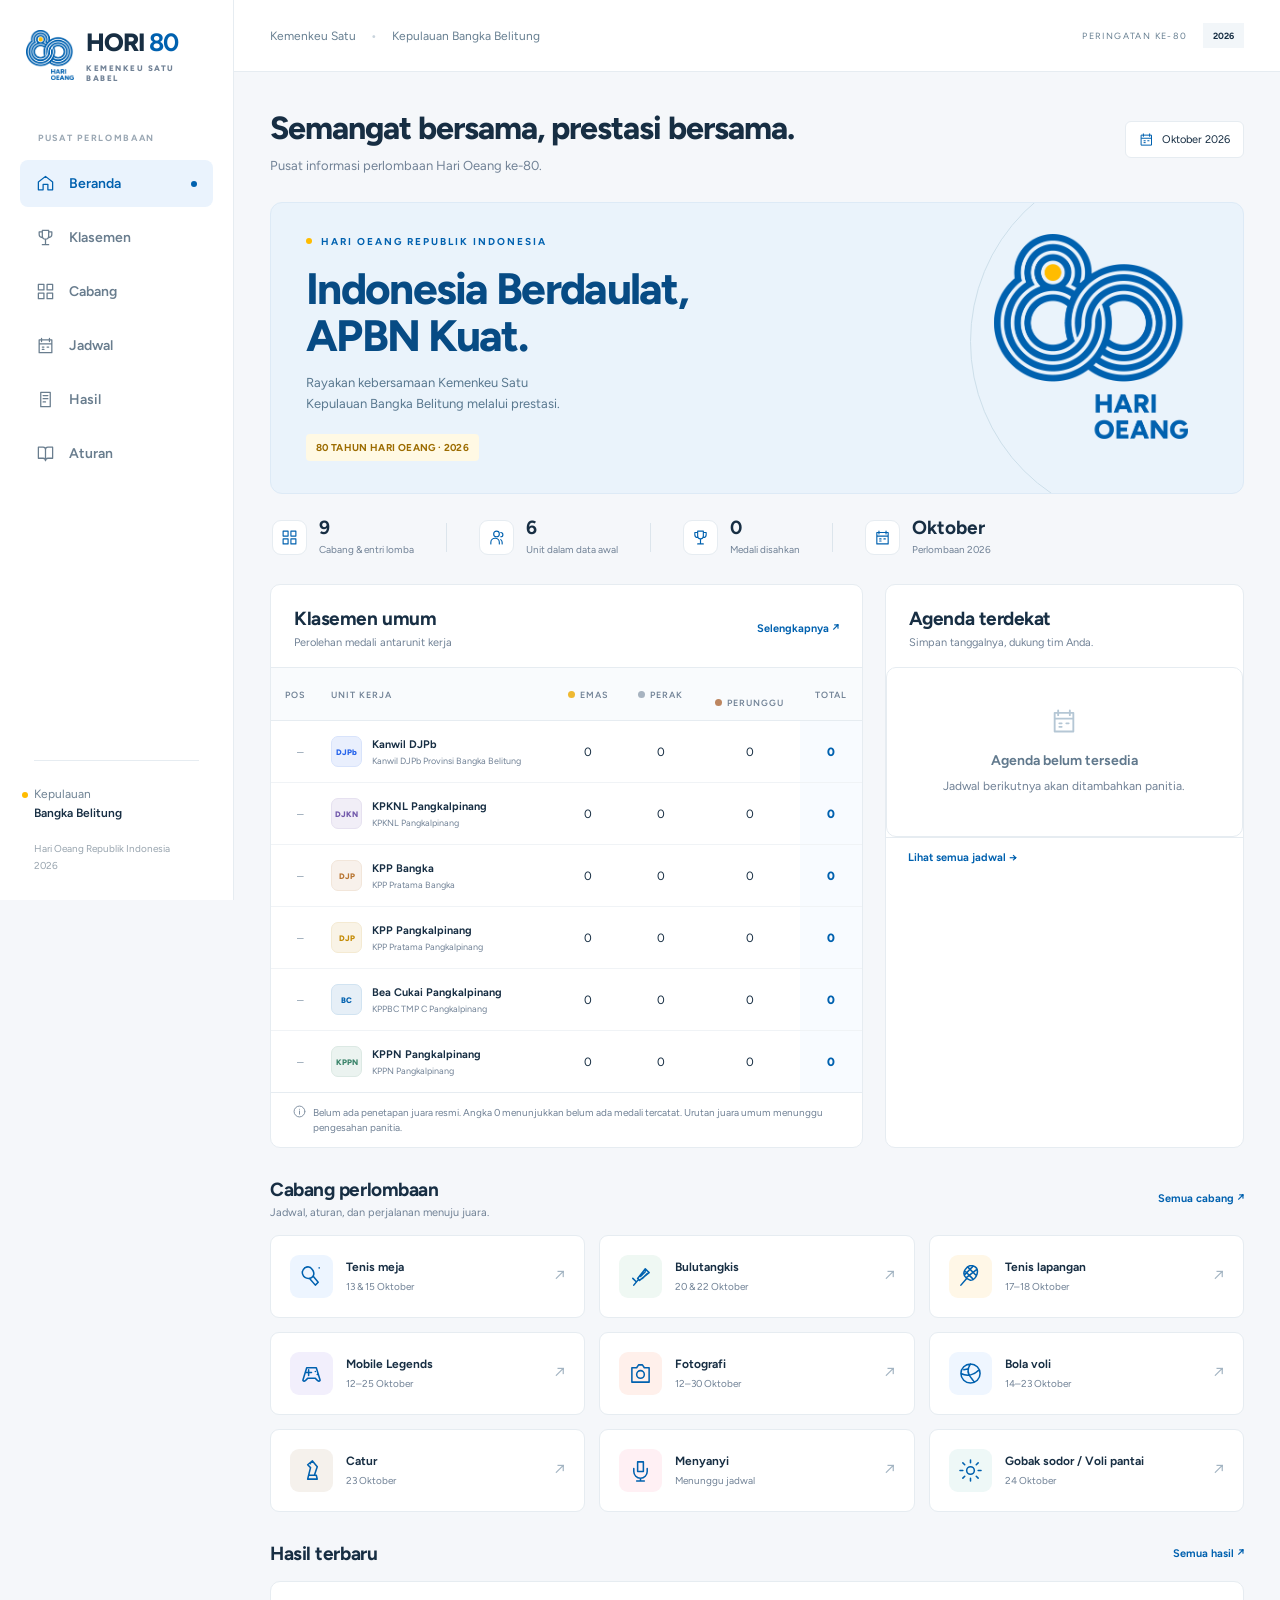
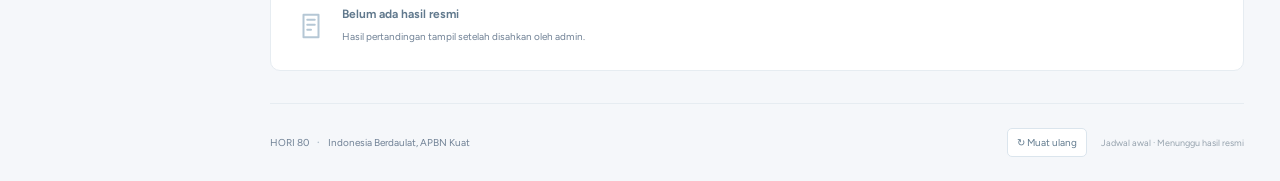
==== frontend/index.html @ e7385515 "Publish HORI 80 website and Google backend with Netlify config" ====
<!doctype html>
<html lang="id">
<head>
  <meta charset="UTF-8"><meta name="viewport" content="width=device-width, initial-scale=1">
  <meta name="theme-color" content="#0061AF">
  <meta name="description" content="Jadwal, klasemen, bagan turnamen, dan hasil resmi HORI 80 Kemenkeu Satu Kepulauan Bangka Belitung 2026. Indonesia Berdaulat, APBN Kuat.">
  <title>HORI 80 · Kemenkeu Satu Babel</title>
  <link rel="icon" href="assets/hori-logo-source.png"><link rel="stylesheet" href="styles.css">
  <script defer src="seed.js"></script><script defer src="engine.js"></script><script defer src="config.js"></script><script defer src="app.js"></script>
</head>
<body>
  <a class="skip" href="#main">Langsung ke konten</a>
  <aside class="sidebar">
    <a class="brand" href="#beranda"><img src="assets/hori-logo-source.png" alt="Logo resmi Hari Oeang ke-80"><span>HORI <b>80</b><small>KEMENKEU SATU BABEL</small></span></a>
    <div class="nav-label">PUSAT PERLOMBAAN</div>
    <nav aria-label="Navigasi utama" id="nav"></nav>
    <div class="sidebar-bottom"><span class="region-dot"></span>Kepulauan<br><b>Bangka Belitung</b><small>Hari Oeang Republik Indonesia<br>2026</small></div>
  </aside>
  <div class="shell">
    <header class="topbar"><span class="top-title">Kemenkeu Satu <b>•</b> Kepulauan Bangka Belitung</span><span class="top-year">PERINGATAN KE-80 <b>2026</b></span></header>
    <main id="main" tabindex="-1"><div id="app" aria-live="polite"></div></main>
    <footer><span>HORI 80 <b>·</b> Indonesia Berdaulat, APBN Kuat</span><button id="refresh" class="refresh">↻ Muat ulang</button><small id="sync"></small></footer>
  </div>
  <dialog id="match-dialog"><div id="match-content"></div><button id="close-dialog" class="button">Tutup</button></dialog>
  <div id="toast" role="status"></div>
</body>
</html>
---- frontend/styles.css ----
@font-face{font-family:Figtree;src:url('assets/Figtree.ttf') format('truetype');font-weight:300 900;font-display:swap}
:root{--blue:#0061af;--yellow:#ffbc00;--ink:#172e43;--muted:#718296;--line:#e6ecf1;--bg:#f5f7fa;--nav:234px}*{box-sizing:border-box}body{margin:0;color:var(--ink);font-family:Figtree,Arial,sans-serif;background:var(--bg);font-size:14px}button,input,select{font:inherit}button,a,select{touch-action:manipulation}button{cursor:pointer}a{color:inherit;text-decoration:none}button:focus-visible,a:focus-visible,input:focus-visible,select:focus-visible{outline:3px solid var(--yellow);outline-offset:4px}.skip{position:fixed;left:0;top:-100px;z-index:20;background:white;padding:14px}.skip:focus{top:0}.sidebar{position:fixed;inset:0 auto 0 0;width:var(--nav);background:#fff;z-index:3;border-right:1px solid var(--line);padding:26px 20px;display:flex;flex-direction:column}.brand{display:flex;gap:12px;align-items:center;margin:0 6px 48px}.brand img{width:48px;height:58px;object-fit:contain}.brand>span{font-size:25px;font-weight:800;letter-spacing:-1px}.brand b{color:var(--blue)}.brand small{font-size:8px;letter-spacing:1.5px;display:block;margin-top:6px;color:var(--muted)}.nav-label{font-size:9px;letter-spacing:1.7px;color:#9aa7b3;font-weight:700;margin:0 18px 17px}nav{display:grid;gap:7px}.nav-link{padding:14px 16px;border-radius:8px;color:#697d8e;display:flex;gap:14px;align-items:center;font-size:14px;font-weight:600}.nav-link svg{width:19px;height:19px}.nav-link:hover{background:#f2f6fa}.nav-link.active{background:#eaf3fd;color:var(--blue)}.nav-link.active:after{content:'';margin-left:auto;width:6px;height:6px;border-radius:50%;background:var(--blue)}.sidebar-bottom{margin:auto 14px 0;color:#6e8293;font-size:12px;line-height:1.6;border-top:1px solid var(--line);padding-top:24px;position:relative}.sidebar-bottom b{color:var(--ink);font-weight:600}.sidebar-bottom small{display:block;font-size:10px;line-height:1.7;margin-top:17px;color:#99a5af}.region-dot{width:6px;height:6px;background:var(--yellow);border-radius:50%;position:absolute;top:31px;left:-12px}.shell{margin-left:var(--nav)}.topbar{height:72px;display:flex;justify-content:space-between;align-items:center;border-bottom:1px solid var(--line);padding:0 36px;background:white;font-size:12px;color:#677f91}.top-title b{color:#c8d3dc;margin:0 12px}.top-year{font-size:9px;letter-spacing:1.4px}.top-year b{background:#f2f6f9;padding:7px 10px;color:var(--ink);letter-spacing:0;margin-left:12px}main{max-width:1500px;margin:auto;padding:30px 36px 32px;outline:none}.eyebrow{font-size:10px;font-weight:700;letter-spacing:2px;text-transform:uppercase;color:var(--blue);display:flex;align-items:center;gap:9px}.eyebrow:before{content:'';width:6px;height:6px;border-radius:50%;background:var(--yellow)}h1,h2,h3,p{margin:0}h1{font-size:32px;font-weight:750;letter-spacing:-1px;line-height:1.15}h2{font-size:19px;letter-spacing:-.45px;font-weight:700}h3{font-size:15px;font-weight:650}.page-heading{display:flex;align-items:center;justify-content:space-between;margin-bottom:25px;gap:20px}.page-heading h1{margin:8px 0 9px}.subtitle{color:var(--muted);font-size:13px;line-height:1.6}.date-chip{font-size:11px;background:white;border:1px solid var(--line);padding:10px 13px;border-radius:6px;white-space:nowrap;display:flex;gap:8px;align-items:center}.date-chip svg{width:15px;height:15px;color:var(--blue)}.hero{position:relative;background:#eaf3fb;min-height:267px;border-radius:12px;overflow:hidden;display:flex;align-items:center;padding:32px 35px;margin-bottom:24px;border:1px solid #ddeaf6}.hero-copy{position:relative;z-index:1;width:65%}.hero h1{font-size:44px;line-height:1.07;color:#074b84;letter-spacing:-1.7px;margin:17px 0 14px;max-width:520px}.hero h1 span{display:block}.hero .subtitle{max-width:390px;color:#59788f}.hero-logo{position:absolute;right:55px;top:31px;width:194px;height:205px;object-fit:contain}.hero:after{content:'';position:absolute;right:-94px;top:-45px;width:365px;height:365px;border:1px solid #cddfea;border-radius:50%;pointer-events:none}.hero-tag{display:inline-flex;gap:8px;align-items:center;background:#fff9e4;color:#9c6c00;font-size:10px;font-weight:700;padding:7px 10px;border-radius:4px;margin-top:20px;letter-spacing:.35px}.stats{display:flex;gap:32px;align-items:center;margin:24px 0 28px;padding:0 2px}.stat{display:flex;gap:12px;align-items:center}.stat-icon{width:35px;height:35px;border-radius:9px;background:#fff;display:grid;place-items:center;border:1px solid var(--line);color:var(--blue)}.stat svg{width:17px;height:17px}.stat b{font-size:19px;display:block;line-height:1.1}.stat small{font-size:10px;color:var(--muted);display:block;margin-top:4px}.stat-divider{width:1px;height:29px;background:#dce5ec}.dashboard-grid{display:grid;grid-template-columns:minmax(0,1.65fr) minmax(270px,1fr);gap:22px}.panel{background:white;border:1px solid var(--line);border-radius:10px;overflow:hidden;min-width:0}.panel-head{padding:22px 23px 18px;display:flex;align-items:center;justify-content:space-between;gap:10px}.panel-head p{font-size:11px;color:var(--muted);margin-top:6px}.text-link{font-size:11px;color:var(--blue);font-weight:650;white-space:nowrap}.text-link:hover{text-decoration:underline}.table-wrap{overflow-x:auto}.medal-table{width:100%;border-collapse:collapse;white-space:nowrap}.medal-table th{font-weight:600;font-size:9px;letter-spacing:1px;text-transform:uppercase;color:var(--muted);background:#f9fbfd;padding:12px 12px;border-block:1px solid var(--line);text-align:center}.medal-table th:nth-child(2){text-align:left}.medal-table td{padding:15px 12px;border-bottom:1px solid #f0f3f6;text-align:center;font-size:12px}.medal-table tr:last-child td{border-bottom:0}.medal-table td:first-child{color:#97a7b6;padding-left:23px}.medal-table td:nth-child(2){text-align:left}.unit-cell{display:flex;align-items:center;gap:10px}.unit-mark{display:grid;place-items:center;width:31px;height:31px;font-size:8px;font-weight:800;border-radius:7px;background:color-mix(in srgb,var(--unit-color) 10%,white);color:var(--unit-color);border:1px solid color-mix(in srgb,var(--unit-color) 18%,white);flex:none}.unit-name{font-weight:650;font-size:11px}.unit-name small{display:block;font-weight:400;font-size:9px;color:var(--muted);margin-top:4px}.medal-dot{display:inline-block;width:7px;height:7px;border-radius:50%;margin-right:5px;background:#efb932}.medal-dot.silver{background:#a7b3c0}.medal-dot.bronze{background:#bd8660}.total{font-weight:800;color:var(--blue);background:#f8fbff}.panel-foot{padding:12px 22px;border-top:1px solid var(--line);font-size:10px;color:var(--muted);display:flex;gap:7px;align-items:flex-start;line-height:1.5}.panel-foot svg{width:13px;height:13px;flex:none}.agenda{padding:0 22px}.agenda-item{padding:16px 0;border-bottom:1px solid var(--line);display:flex;gap:13px}.agenda-item:last-child{border:0}.date-box{width:43px;height:49px;border-radius:7px;background:#f4f7fb;text-align:center;display:flex;flex-direction:column;justify-content:center;flex:none}.date-box b{font-size:19px;line-height:1.2}.date-box small{font-size:8px;color:var(--muted);letter-spacing:.8px;text-transform:uppercase}.agenda-title{font-size:12px;font-weight:650;margin-bottom:6px}.agenda-detail{font-size:10px;color:var(--muted);line-height:1.55}.type-pill{font-size:8px;background:#eaf3fd;color:var(--blue);display:inline-block;padding:4px 6px;border-radius:4px;margin-top:7px;font-weight:650}.section-row{display:flex;justify-content:space-between;align-items:center;margin:30px 0 16px}.section-row p{font-size:11px;color:var(--muted);margin-top:5px}.sport-grid{display:grid;grid-template-columns:repeat(3,minmax(0,1fr));gap:14px}.sport-card{background:white;border:1px solid var(--line);padding:19px;border-radius:9px;display:flex;gap:13px;align-items:center;position:relative;transition:transform .15s,border-color .15s}.sport-card:hover{transform:translateY(-2px);border-color:#b9d1e7}.sport-icon{display:grid;place-items:center;background:var(--sport-color);color:var(--blue);width:43px;height:43px;border-radius:9px;flex:none}.sport-icon svg{height:23px;width:23px}.sport-card h3{font-size:12px;margin-bottom:6px}.sport-card p{font-size:10px;color:var(--muted)}.sport-card .arrow{margin-left:auto;color:#a3b4c2;font-size:16px}.empty{padding:39px 24px;text-align:center;color:var(--muted)}.empty svg{width:28px;height:28px;color:#b5c7d5;margin-bottom:13px}.empty h3{color:#61798d;margin-bottom:7px;font-size:14px}.empty p{font-size:12px;line-height:1.7;max-width:390px;margin:auto}.results-empty{display:flex;align-items:center;gap:16px;text-align:left;padding:25px}.results-empty svg{margin:0;width:30px;height:30px;flex:none}.results-empty h3{font-size:12px}.results-empty p{font-size:10px;margin:0;max-width:none}.filters{display:flex;flex-wrap:wrap;gap:10px;align-items:flex-end;margin:20px 0}.filter-label{display:flex;flex-direction:column;gap:6px;font-size:10px;color:var(--muted);min-width:132px;flex:1}.filters input,.filters select{border:1px solid #dfe7ef;background:white;padding:11px 12px;border-radius:6px;color:var(--ink);min-height:40px;width:100%}.filters .reset{border:1px solid var(--line);background:#fff;padding:11px 14px;border-radius:6px;color:#677f91}.badge{display:inline-block;border-radius:4px;font-size:9px;padding:5px 7px;background:#edf3fa;color:#67829b;white-space:nowrap}.badge.official{background:#e9f6ef;color:#287c52}.badge.review{background:#fff5d7;color:#9b7206}.schedule-list{display:grid;gap:12px}.schedule-row{display:flex;align-items:center;gap:20px;padding:21px 23px}.schedule-body{flex:1;min-width:0}.schedule-body h3{font-size:14px;margin:6px 0 8px}.schedule-meta{display:flex;flex-wrap:wrap;gap:12px;color:var(--muted);font-size:11px;line-height:1.7}.schedule-meta span{display:flex;align-items:center;gap:5px}.schedule-meta svg{width:13px;height:13px;flex:none}.schedule-note{font-size:10px;line-height:1.6;color:#8090a0;margin-top:7px}.schedule-count{font-size:11px;color:var(--muted);margin-bottom:15px}.notice{background:#fff9e9;border:1px solid #f4e5b5;padding:13px 16px;border-radius:7px;color:#856f33;font-size:11px;line-height:1.7;margin:18px 0;display:flex;gap:10px}.notice svg{width:16px;height:16px;flex:none;margin-top:2px}.back{font-size:12px;color:var(--blue);display:inline-flex;align-items:center;gap:7px;margin-bottom:18px}.sport-heading{display:flex;align-items:center;gap:18px;margin-bottom:23px}.sport-heading .sport-icon{width:61px;height:61px}.sport-heading .sport-icon svg{height:32px;width:32px}.sport-heading h1{font-size:31px;margin-bottom:7px}.tabs{display:flex;border-bottom:1px solid #dce5ed;gap:26px;margin-bottom:23px;overflow-x:auto}.tab{border:0;background:transparent;white-space:nowrap;font-size:12px;font-weight:650;color:var(--muted);padding:12px 0 14px;border-bottom:2px solid transparent}.tab.active{color:var(--blue);border-color:var(--blue)}.bracket-scroll{overflow-x:auto;padding:22px}.bracket{display:grid;grid-template-columns:repeat(3,minmax(210px,1fr));gap:30px;min-width:740px}.round{display:flex;flex-direction:column;gap:20px}.round>h3{font-size:10px;letter-spacing:1.2px;color:var(--muted);margin-bottom:7px;text-transform:uppercase}.bracket-card{background:white;border:1px solid #dbe6ef;border-radius:8px;overflow:hidden;cursor:pointer;position:relative;text-align:left;padding:0;width:100%;color:var(--ink)}.bracket-card:hover{border-color:var(--blue)}.bracket-card header{padding:8px 10px;font-size:9px;background:#f7fafc;color:#7e90a0;display:flex;justify-content:space-between;gap:8px}.bracket-team{padding:12px 10px;display:flex;justify-content:space-between;gap:8px;font-size:11px;font-weight:600}.bracket-team+.bracket-team{border-top:1px solid #edf2f6}.bracket-team.pending{color:#92a2af;font-weight:400}.bracket-team.winner{background:#eef8f3;color:#2e8159}.round.final .bracket-card{margin-top:63px;border-color:#e9d389}.bronze{margin-top:19px}.bracket-legend{padding:0 23px 20px;display:flex;gap:15px;flex-wrap:wrap;color:var(--muted);font-size:10px}.rule-list{padding:0 25px 25px;list-style:none;counter-reset:rules;margin:0}.rule-list li{display:flex;gap:14px;padding:17px 0;border-bottom:1px solid var(--line);font-size:12px;line-height:1.8}.rule-list li:last-child{border:0}.rule-list li:before{counter-increment:rules;content:counter(rules,decimal-leading-zero);color:var(--blue);font-size:11px;font-weight:800;flex:none}.rules-stack{display:grid;gap:16px}.rules-stack details{background:#fff;border:1px solid var(--line);border-radius:8px}.rules-stack summary{padding:20px 23px;cursor:pointer;font-weight:650;display:list-item;margin-left:16px}.rules-stack details .rule-list{padding-top:0}.result-card{padding:21px 23px;display:flex;align-items:center;gap:18px}.result-score{font-size:28px;color:var(--blue);font-weight:750;letter-spacing:-1px}.result-card h3{font-size:13px}.result-card p{color:var(--muted);font-size:11px;margin-top:8px}.button{border:none;background:var(--blue);color:white;border-radius:6px;padding:11px 17px;font-weight:600;font-size:12px}.button.secondary{background:white;color:var(--blue);border:1px solid var(--line)}.table-basic{width:100%;border-collapse:collapse;font-size:12px;white-space:nowrap}.table-basic td,.table-basic th{padding:13px;border-bottom:1px solid var(--line);text-align:left}.table-basic th{font-size:10px;color:var(--muted);font-weight:600;background:#f7fafc}.gallery{display:grid;grid-template-columns:repeat(3,1fr);gap:16px}.gallery img{width:100%;height:200px;object-fit:cover}.gallery .panel>div{padding:16px}.gallery small{font-size:10px;color:var(--muted)}footer{margin:0 36px;padding:24px 0;border-top:1px solid var(--line);display:flex;align-items:center;gap:14px;flex-wrap:wrap;color:var(--muted);font-size:10px}footer>span{margin-right:auto}footer b{color:#b4c2cd;margin:0 6px}.refresh{font-size:10px;border:1px solid #dbe5ed;background:white;color:#647d90;border-radius:5px;padding:7px 9px}footer small{font-size:9px;color:#95a2ad}dialog{border:1px solid var(--line);border-radius:12px;max-width:640px;width:calc(100% - 32px);padding:26px;color:var(--ink);max-height:85vh;overflow:auto}dialog::backdrop{background:#102e4780}dialog h2{margin-bottom:9px}dialog h3{margin:21px 0 10px}dialog .button{margin-top:22px}#toast{position:fixed;bottom:20px;right:20px;background:var(--ink);color:#fff;max-width:400px;border-radius:8px;padding:14px 20px;z-index:30;font-size:12px;opacity:0;pointer-events:none;transition:opacity .2s}#toast.visible{opacity:1}.error-banner{background:#fff0eb;color:#9e543b;border:1px solid #f2d1c3;border-radius:6px;padding:13px 16px;margin-bottom:18px;font-size:11px;line-height:1.6}.small-label{font-size:10px;color:var(--muted);margin-bottom:10px}.full-width{grid-column:1/-1}
@media(min-width:1550px){.hero h1{font-size:51px}.hero{min-height:290px}.hero-logo{right:90px;width:230px;height:240px}.sport-grid{grid-template-columns:repeat(3,1fr)}}
@media(max-width:1160px){:root{--nav:200px}main{padding:24px}.topbar{padding:0 24px}.hero h1{font-size:37px}.hero-logo{width:155px;right:24px;top:43px;height:184px}.dashboard-grid{grid-template-columns:minmax(0,1.4fr) minmax(240px,1fr);gap:16px}.unit-name small{display:none}.medal-table td,.medal-table th{padding-left:8px;padding-right:8px}.sport-card{padding:15px;gap:10px}footer{margin:0 24px}}
@media(max-width:960px){:root{--nav:80px}.sidebar{padding:25px 12px}.brand{margin:0 0 38px;justify-content:center}.brand>span,.nav-label,.sidebar-bottom{display:none}.brand img{width:47px}.nav-link{font-size:0;gap:0;justify-content:center;padding:16px}.nav-link svg{width:21px;height:21px}.nav-link.active:after{display:none}.dashboard-grid{grid-template-columns:minmax(0,1fr) minmax(260px,.7fr)}.sport-grid{grid-template-columns:repeat(2,minmax(0,1fr))}.top-year{display:none}}
@media(max-width:760px){.dashboard-grid{grid-template-columns:1fr}.hero h1{font-size:35px}.hero-copy{width:68%}.hero-logo{width:130px;height:155px;right:20px;top:53px}.hero{padding:28px 24px}.stats{gap:18px}.stat{gap:8px}.stat small{font-size:9px}.stat b{font-size:17px}.hero .subtitle{font-size:11px}.gallery{grid-template-columns:repeat(2,1fr)}}
@media(max-width:560px){.sidebar{inset:auto 0 0 0;width:100%;height:67px;padding:0 5px;border-right:0;border-top:1px solid var(--line);background:#fff}.brand{display:none}.sidebar nav{display:flex;justify-content:space-around;gap:0;height:100%}.nav-link{flex-direction:column;font-size:8px;gap:5px;border-radius:0;padding:10px 4px;flex:1;font-weight:600}.nav-link svg{width:18px;height:18px}.nav-link.active{background:white}.shell{margin:0;padding-bottom:68px}.topbar{height:55px;padding:0 18px;font-size:10px}.top-title b{margin:0 8px}main{padding:22px 16px}.page-heading{margin-bottom:20px}.page-heading h1{font-size:27px}.date-chip{font-size:9px;padding:8px}.hero{min-height:238px;padding:24px 20px}.hero h1{font-size:31px;margin:15px 0 12px;letter-spacing:-1px}.hero-copy{width:72%}.hero-logo{width:89px;height:112px;right:13px;top:44px}.hero:after{width:250px;height:250px;right:-151px}.eyebrow{font-size:8px;letter-spacing:1.4px}.hero-tag{font-size:8px;padding:7px;margin-top:17px}.stats{gap:13px;justify-content:space-between;margin:21px 0}.stat-icon{display:none}.stat b{font-size:18px}.stat small{font-size:8px}.stat-divider{height:25px}.panel-head{padding:19px 17px 16px}.panel-head h2{font-size:17px}.medal-table td{padding:14px 8px}.medal-table td:first-child{padding-left:14px}.unit-cell{gap:7px}.unit-name{font-size:10px}.unit-mark{width:25px;height:27px;font-size:7px}.medal-table th{font-size:8px;letter-spacing:.5px}.medal-dot{width:5px;height:5px;margin-right:3px}.medal-table th:last-child{padding-right:12px}.panel-foot{padding:12px 16px;font-size:9px}.sport-grid{gap:10px}.sport-card{display:block;padding:14px}.sport-icon{width:36px;height:36px;margin-bottom:12px}.sport-card h3{font-size:11px}.sport-card p{font-size:9px;line-height:1.5}.sport-card .arrow{position:absolute;right:13px;top:21px}.section-row h2{font-size:18px}.section-row p{font-size:10px}.section-row .text-link{font-size:10px}.schedule-row{padding:17px 14px;gap:12px;align-items:flex-start}.schedule-row>.badge{display:none}.schedule-body h3{font-size:12px}.schedule-meta{font-size:10px;gap:6px}.schedule-row .date-box{width:37px}.filter-label{min-width:calc(50% - 10px)}.filters .reset{flex:none}.sport-heading .sport-icon{width:48px;height:48px;flex:none;margin:0}.sport-heading h1{font-size:26px}.sport-heading{gap:13px}.sport-heading .subtitle{font-size:11px}.tabs{gap:21px}.tab{font-size:11px}.rule-list{padding:0 19px 18px}.rule-list li{font-size:11px;padding:14px 0}.rules-stack summary{padding:18px 15px;font-size:13px}footer{margin:0 16px;gap:9px}footer>span{width:100%;font-size:9px}.gallery{grid-template-columns:1fr}#toast{bottom:78px;right:16px;left:16px}.result-card{gap:13px;padding:18px}.result-card h3{font-size:12px}.result-score{font-size:24px}.date-chip{display:none}}
@media(prefers-reduced-motion:reduce){*{transition:none!important;scroll-behavior:auto!important}}
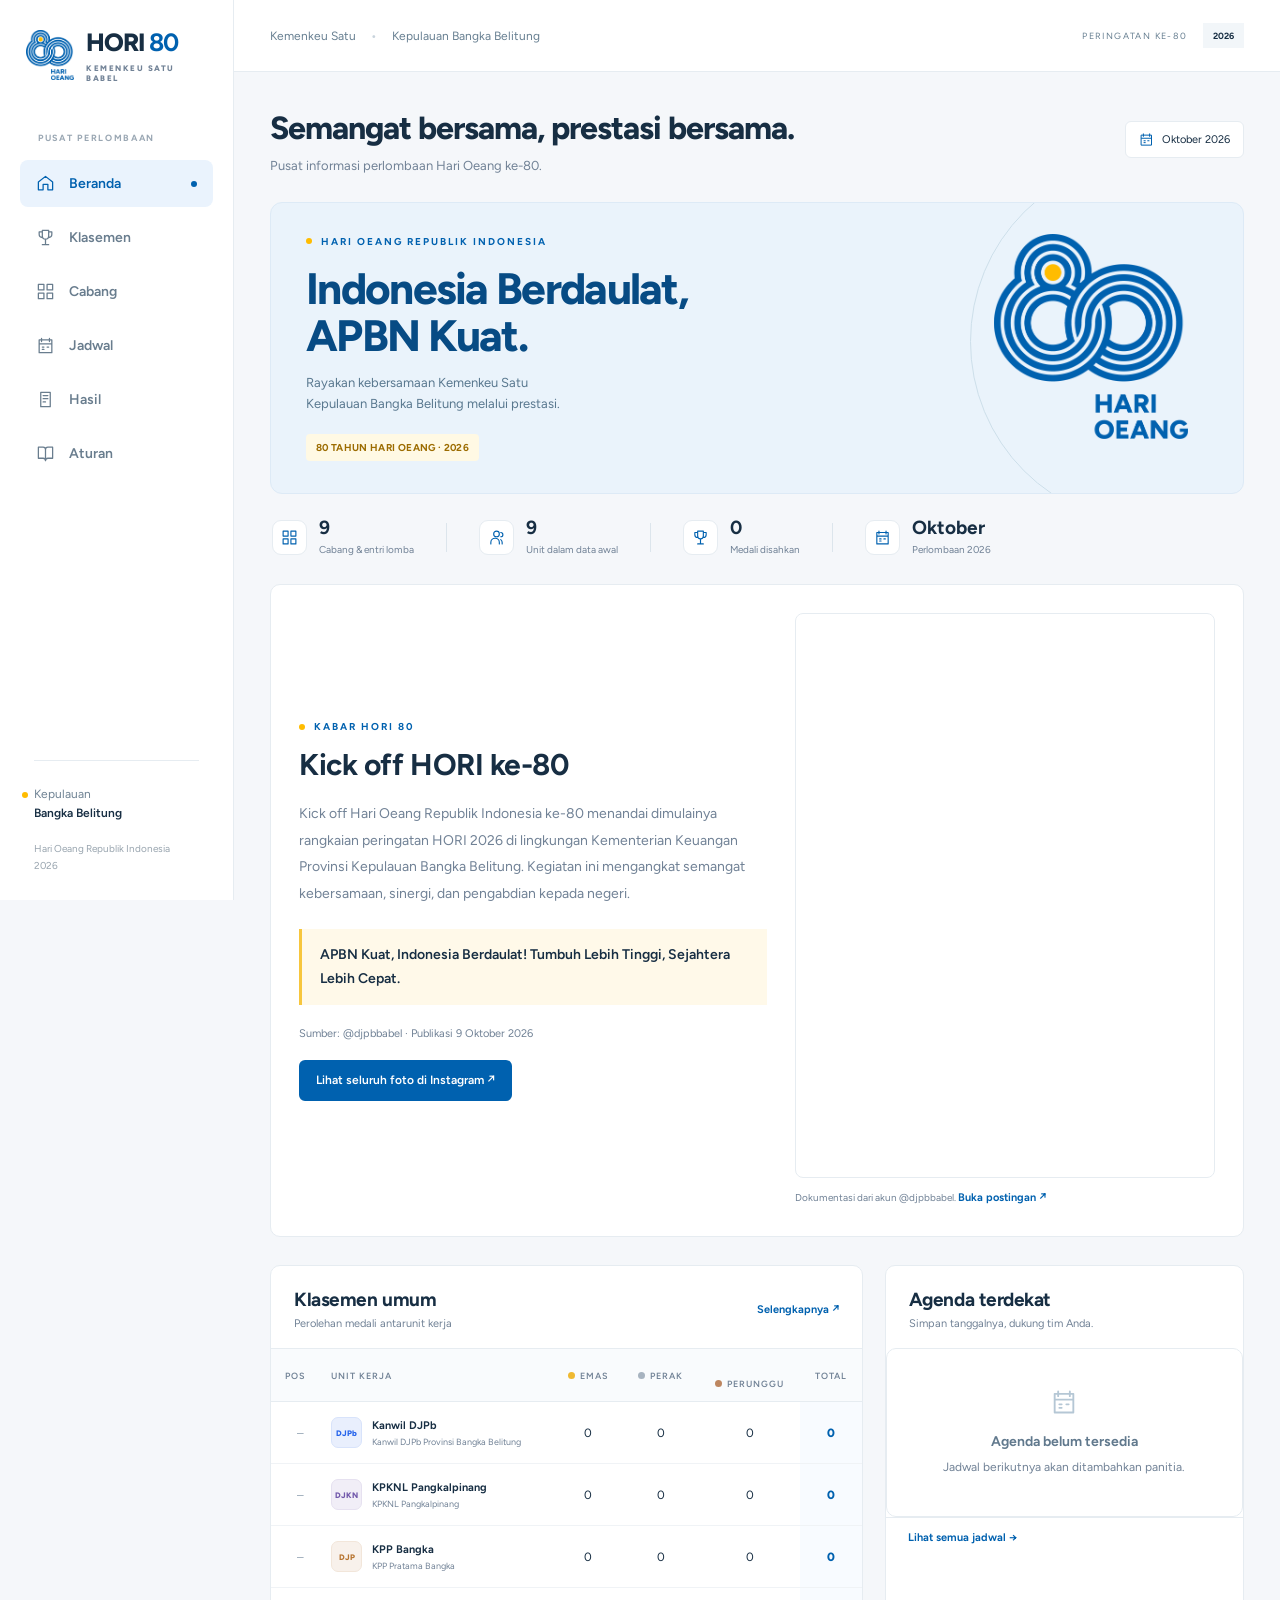
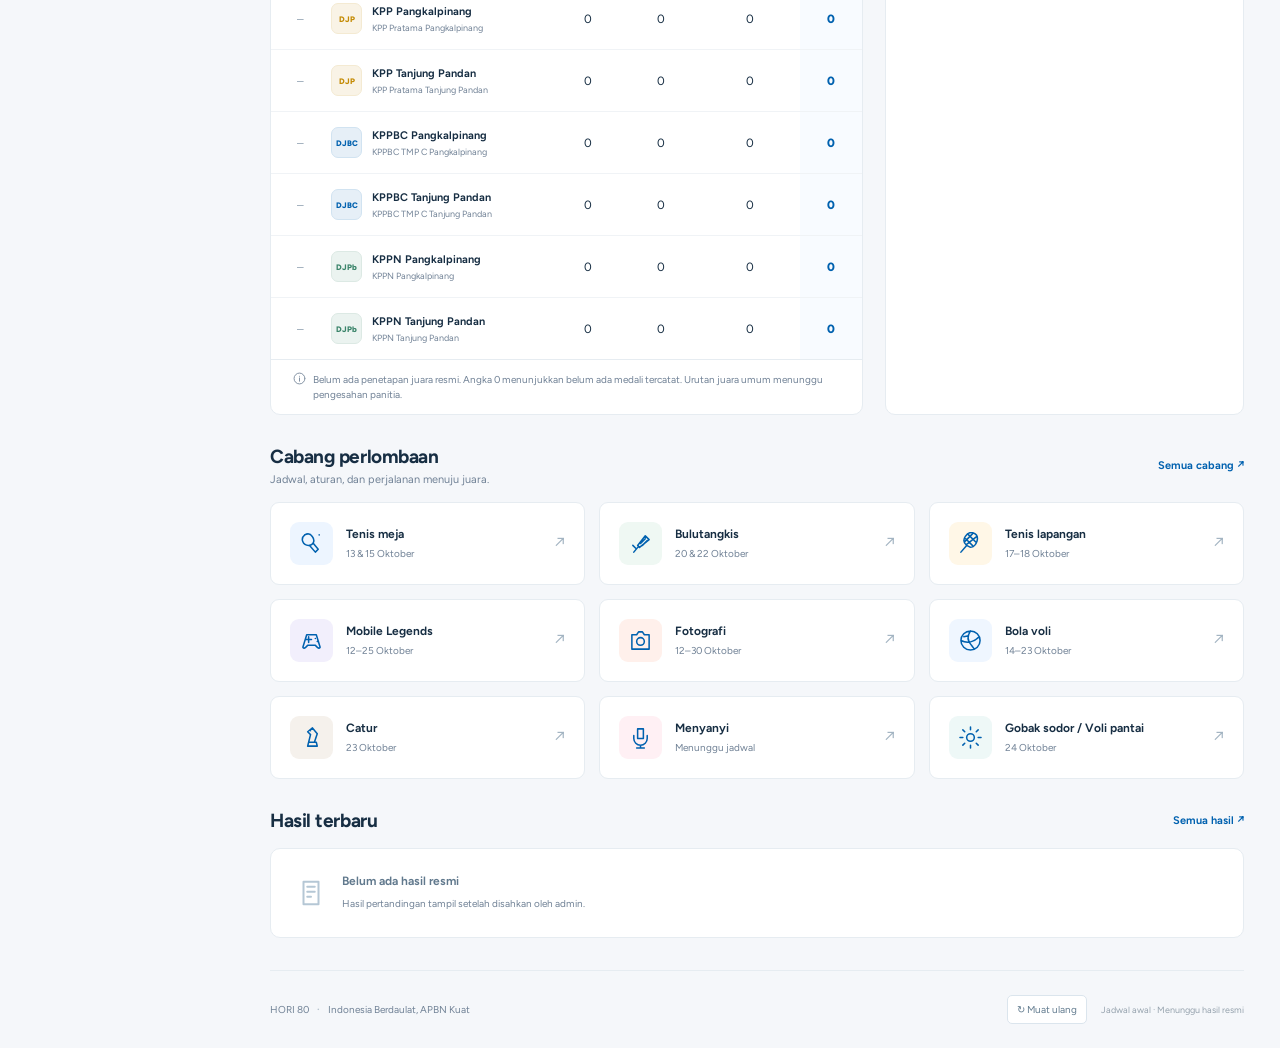
==== commit b0e7b1c2: "Add Belitung units, cabor handbooks, and HORI kickoff coverage" ====
--- a/frontend/index.html
+++ b/frontend/index.html
@@ -6,7 +6,7 @@
   <meta name="description" content="Jadwal, klasemen, bagan turnamen, dan hasil resmi HORI 80 Kemenkeu Satu Kepulauan Bangka Belitung 2026. Indonesia Berdaulat, APBN Kuat.">
   <title>HORI 80 · Kemenkeu Satu Babel</title>
   <link rel="icon" href="assets/hori-logo-source.png"><link rel="stylesheet" href="styles.css">
-  <script defer src="seed.js"></script><script defer src="engine.js"></script><script defer src="config.js"></script><script defer src="app.js"></script>
+  <script defer src="seed.js"></script><script defer src="engine.js"></script><script defer src="config.js"></script><script defer src="content.js"></script><script defer src="app.js"></script>
 </head>
 <body>
   <a class="skip" href="#main">Langsung ke konten</a>
--- a/frontend/styles.css
+++ b/frontend/styles.css
@@ -6,3 +6,7 @@
 @media(max-width:760px){.dashboard-grid{grid-template-columns:1fr}.hero h1{font-size:35px}.hero-copy{width:68%}.hero-logo{width:130px;height:155px;right:20px;top:53px}.hero{padding:28px 24px}.stats{gap:18px}.stat{gap:8px}.stat small{font-size:9px}.stat b{font-size:17px}.hero .subtitle{font-size:11px}.gallery{grid-template-columns:repeat(2,1fr)}}
 @media(max-width:560px){.sidebar{inset:auto 0 0 0;width:100%;height:67px;padding:0 5px;border-right:0;border-top:1px solid var(--line);background:#fff}.brand{display:none}.sidebar nav{display:flex;justify-content:space-around;gap:0;height:100%}.nav-link{flex-direction:column;font-size:8px;gap:5px;border-radius:0;padding:10px 4px;flex:1;font-weight:600}.nav-link svg{width:18px;height:18px}.nav-link.active{background:white}.shell{margin:0;padding-bottom:68px}.topbar{height:55px;padding:0 18px;font-size:10px}.top-title b{margin:0 8px}main{padding:22px 16px}.page-heading{margin-bottom:20px}.page-heading h1{font-size:27px}.date-chip{font-size:9px;padding:8px}.hero{min-height:238px;padding:24px 20px}.hero h1{font-size:31px;margin:15px 0 12px;letter-spacing:-1px}.hero-copy{width:72%}.hero-logo{width:89px;height:112px;right:13px;top:44px}.hero:after{width:250px;height:250px;right:-151px}.eyebrow{font-size:8px;letter-spacing:1.4px}.hero-tag{font-size:8px;padding:7px;margin-top:17px}.stats{gap:13px;justify-content:space-between;margin:21px 0}.stat-icon{display:none}.stat b{font-size:18px}.stat small{font-size:8px}.stat-divider{height:25px}.panel-head{padding:19px 17px 16px}.panel-head h2{font-size:17px}.medal-table td{padding:14px 8px}.medal-table td:first-child{padding-left:14px}.unit-cell{gap:7px}.unit-name{font-size:10px}.unit-mark{width:25px;height:27px;font-size:7px}.medal-table th{font-size:8px;letter-spacing:.5px}.medal-dot{width:5px;height:5px;margin-right:3px}.medal-table th:last-child{padding-right:12px}.panel-foot{padding:12px 16px;font-size:9px}.sport-grid{gap:10px}.sport-card{display:block;padding:14px}.sport-icon{width:36px;height:36px;margin-bottom:12px}.sport-card h3{font-size:11px}.sport-card p{font-size:9px;line-height:1.5}.sport-card .arrow{position:absolute;right:13px;top:21px}.section-row h2{font-size:18px}.section-row p{font-size:10px}.section-row .text-link{font-size:10px}.schedule-row{padding:17px 14px;gap:12px;align-items:flex-start}.schedule-row>.badge{display:none}.schedule-body h3{font-size:12px}.schedule-meta{font-size:10px;gap:6px}.schedule-row .date-box{width:37px}.filter-label{min-width:calc(50% - 10px)}.filters .reset{flex:none}.sport-heading .sport-icon{width:48px;height:48px;flex:none;margin:0}.sport-heading h1{font-size:26px}.sport-heading{gap:13px}.sport-heading .subtitle{font-size:11px}.tabs{gap:21px}.tab{font-size:11px}.rule-list{padding:0 19px 18px}.rule-list li{font-size:11px;padding:14px 0}.rules-stack summary{padding:18px 15px;font-size:13px}footer{margin:0 16px;gap:9px}footer>span{width:100%;font-size:9px}.gallery{grid-template-columns:1fr}#toast{bottom:78px;right:16px;left:16px}.result-card{gap:13px;padding:18px}.result-card h3{font-size:12px}.result-score{font-size:24px}.date-chip{display:none}}
 @media(prefers-reduced-motion:reduce){*{transition:none!important;scroll-behavior:auto!important}}
+
+.handbook-section{margin:0 0 24px}.handbook-section>h3{font-size:11px;color:var(--muted);margin-bottom:10px}.document-list{display:grid;grid-template-columns:repeat(auto-fit,minmax(min(100%,260px),1fr));gap:10px}.document-link{display:flex;align-items:center;gap:12px;border:1px solid var(--line);border-radius:8px;background:white;padding:15px;color:var(--ink);min-width:0}.document-link:hover{border-color:var(--blue);background:#f4f9ff}.document-link>svg{width:22px;height:22px;flex:none;color:var(--blue)}.document-link>span:nth-child(2){flex:1;min-width:0}.document-link b{display:block;font-size:12px;line-height:1.6}.document-link small{display:block;font-size:10px;color:var(--muted);margin-top:4px}.rules-documents{padding:0 24px}.rules-stack details>.notice{margin:0 24px 20px}.kickoff-section{display:grid;grid-template-columns:minmax(0,1fr) minmax(300px,420px);gap:28px;margin:0 0 28px;padding:28px;align-items:center}.kickoff-copy h2{font-size:30px;line-height:1.2;margin:14px 0 18px}.kickoff-copy .subtitle{font-size:14px;line-height:1.9}.kickoff-copy blockquote{margin:22px 0;padding:14px 18px;border-left:3px solid #f7c63d;background:#fff9e9;font-size:14px;line-height:1.7;font-weight:600}.kickoff-source{font-size:11px;color:var(--muted);margin-bottom:20px}.kickoff-copy .button{display:inline-block;line-height:1.6}.kickoff-media iframe{display:block;width:100%;height:565px;border:1px solid var(--line);border-radius:8px;background:#fff}.kickoff-media>p{font-size:10px;line-height:1.8;color:var(--muted);margin-top:10px}.bracket-team>span{min-width:0;overflow-wrap:anywhere}.document-page{background:var(--bg)}.document-page main{max-width:900px;margin:auto}.document-page h1{font-size:27px;line-height:1.3;margin-top:12px}.document-body{padding:0 25px 25px;font-size:14px;line-height:1.9}.document-body p{margin-bottom:20px}.document-body .button{display:inline-block}.document-facts{display:grid;grid-template-columns:155px minmax(0,1fr);gap:12px 22px;margin:24px 0}.document-facts dt{font-weight:650}.document-facts dd{margin:0}.document-facts a{overflow-wrap:anywhere}
+@media(max-width:960px){.kickoff-section{grid-template-columns:1fr;padding:22px}.kickoff-media{width:100%;max-width:420px;margin:auto}.kickoff-copy h2{font-size:26px}}
+@media(max-width:560px){.kickoff-section{padding:16px;gap:20px}.kickoff-copy .subtitle{font-size:12px}.kickoff-copy blockquote{font-size:12px}.kickoff-media iframe{height:520px}.document-link{padding:12px}.document-link b{font-size:11px}.rules-documents{padding:0 18px}.rules-stack details>.notice{margin:0 18px 18px}.document-facts{grid-template-columns:1fr;gap:4px}.document-facts dd{margin-bottom:12px}.document-body{padding:0 18px 18px}}
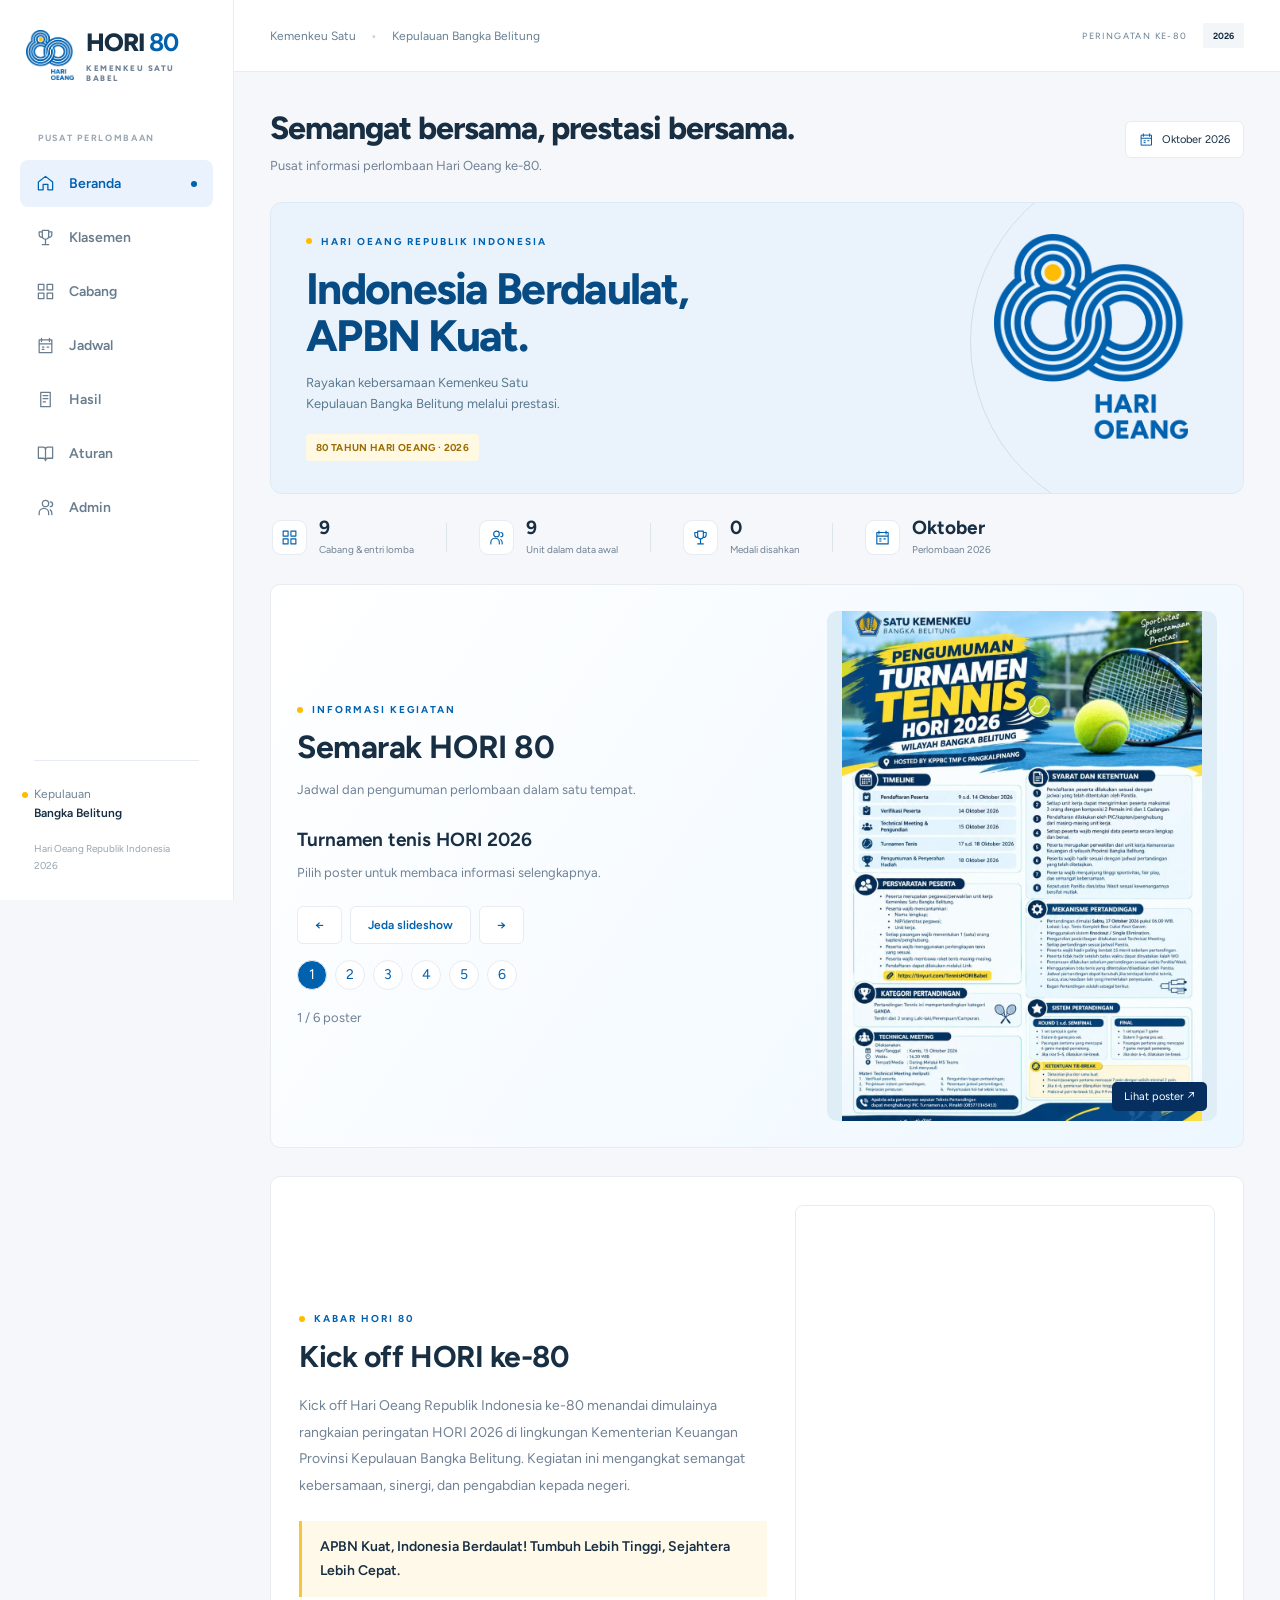
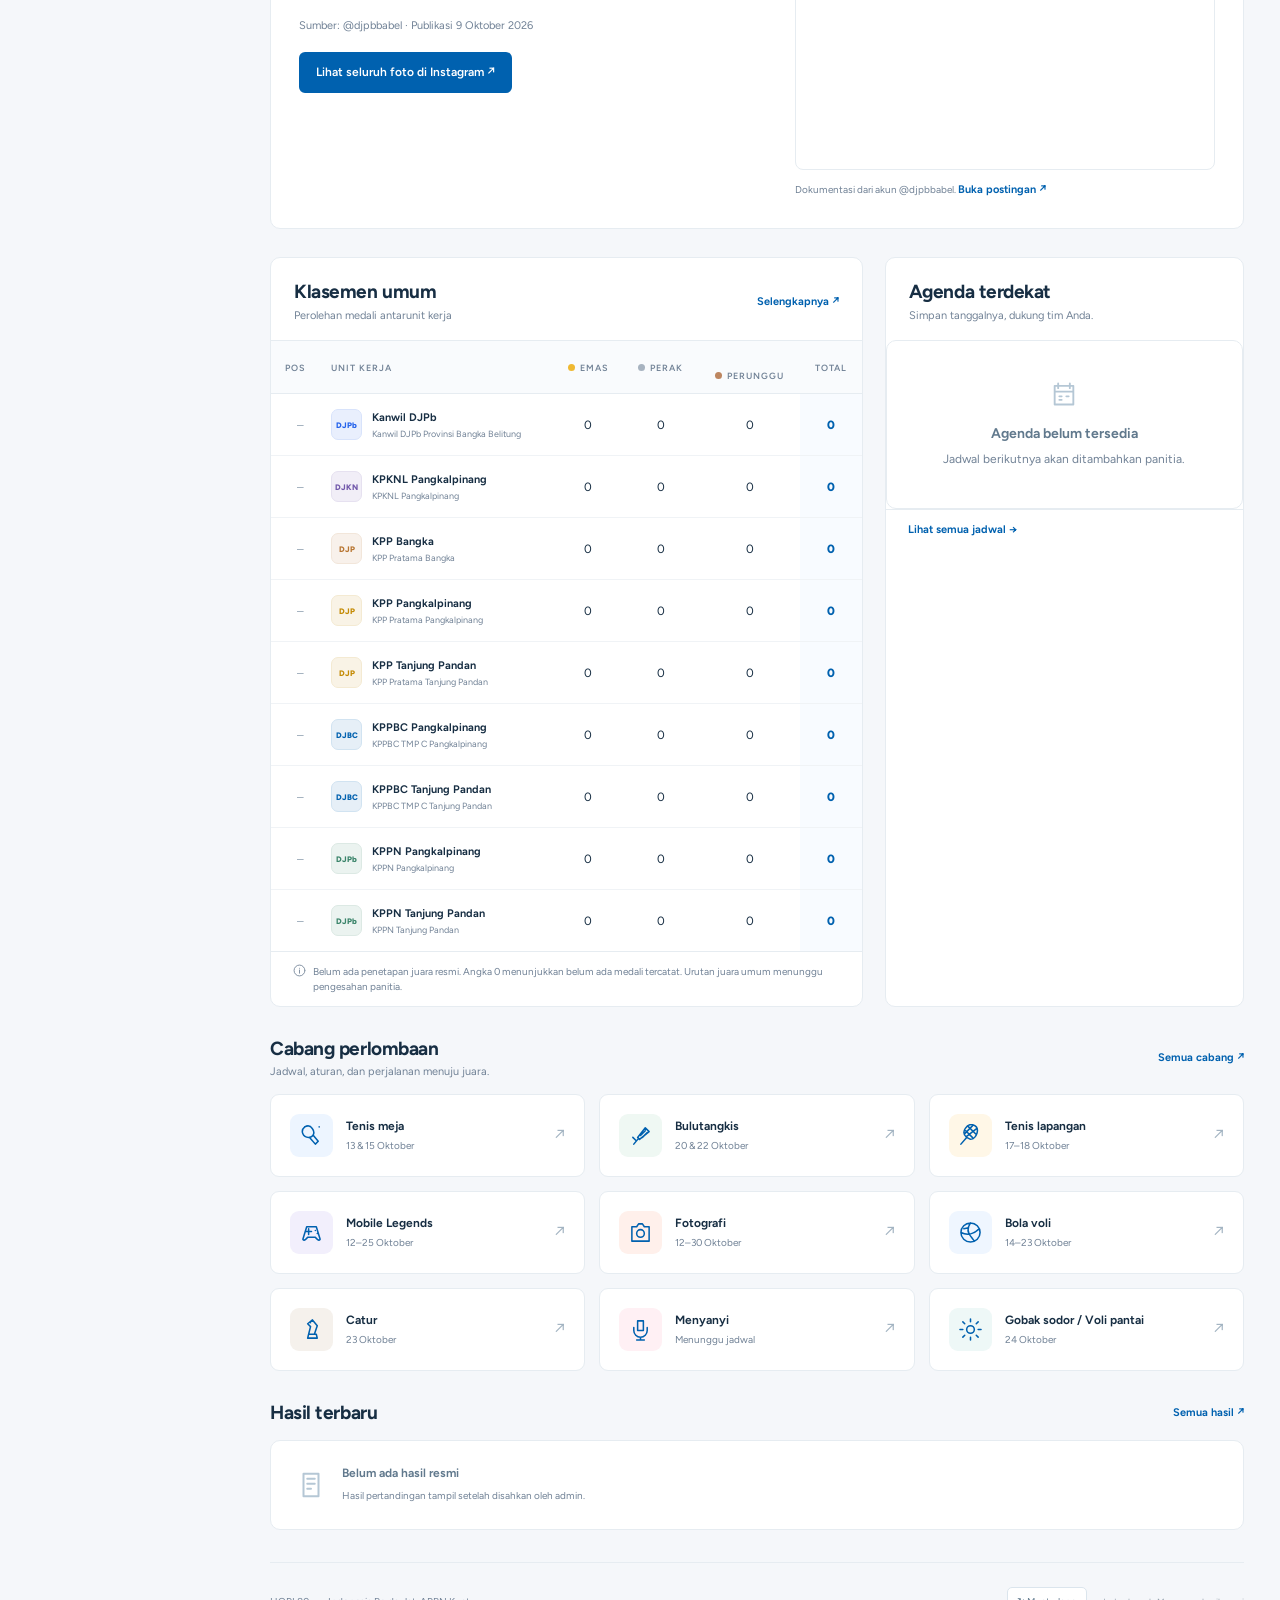
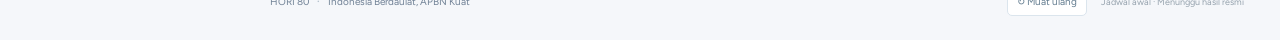
==== commit 30dc6bff: "Add HORI poster slideshow and authenticated cabor admin panel" ====
--- a/frontend/index.html
+++ b/frontend/index.html
@@ -6,7 +6,7 @@
   <meta name="description" content="Jadwal, klasemen, bagan turnamen, dan hasil resmi HORI 80 Kemenkeu Satu Kepulauan Bangka Belitung 2026. Indonesia Berdaulat, APBN Kuat.">
   <title>HORI 80 · Kemenkeu Satu Babel</title>
   <link rel="icon" href="assets/hori-logo-source.png"><link rel="stylesheet" href="styles.css">
-  <script defer src="seed.js"></script><script defer src="engine.js"></script><script defer src="config.js"></script><script defer src="content.js"></script><script defer src="app.js"></script>
+  <script defer src="seed.js"></script><script defer src="engine.js"></script><script defer src="config.js"></script><script defer src="content.js"></script><script defer src="slideshow.js"></script><script defer src="app.js"></script>
 </head>
 <body>
   <a class="skip" href="#main">Langsung ke konten</a>
@@ -22,6 +22,7 @@
     <footer><span>HORI 80 <b>·</b> Indonesia Berdaulat, APBN Kuat</span><button id="refresh" class="refresh">↻ Muat ulang</button><small id="sync"></small></footer>
   </div>
   <dialog id="match-dialog"><div id="match-content"></div><button id="close-dialog" class="button">Tutup</button></dialog>
+  <dialog id="poster-dialog"><h2 id="poster-title"></h2><img id="poster-full" alt=""><form method="dialog"><button class="button">Tutup poster</button></form></dialog>
   <div id="toast" role="status"></div>
 </body>
 </html>
--- a/frontend/styles.css
+++ b/frontend/styles.css
@@ -10,3 +10,6 @@
 .handbook-section{margin:0 0 24px}.handbook-section>h3{font-size:11px;color:var(--muted);margin-bottom:10px}.document-list{display:grid;grid-template-columns:repeat(auto-fit,minmax(min(100%,260px),1fr));gap:10px}.document-link{display:flex;align-items:center;gap:12px;border:1px solid var(--line);border-radius:8px;background:white;padding:15px;color:var(--ink);min-width:0}.document-link:hover{border-color:var(--blue);background:#f4f9ff}.document-link>svg{width:22px;height:22px;flex:none;color:var(--blue)}.document-link>span:nth-child(2){flex:1;min-width:0}.document-link b{display:block;font-size:12px;line-height:1.6}.document-link small{display:block;font-size:10px;color:var(--muted);margin-top:4px}.rules-documents{padding:0 24px}.rules-stack details>.notice{margin:0 24px 20px}.kickoff-section{display:grid;grid-template-columns:minmax(0,1fr) minmax(300px,420px);gap:28px;margin:0 0 28px;padding:28px;align-items:center}.kickoff-copy h2{font-size:30px;line-height:1.2;margin:14px 0 18px}.kickoff-copy .subtitle{font-size:14px;line-height:1.9}.kickoff-copy blockquote{margin:22px 0;padding:14px 18px;border-left:3px solid #f7c63d;background:#fff9e9;font-size:14px;line-height:1.7;font-weight:600}.kickoff-source{font-size:11px;color:var(--muted);margin-bottom:20px}.kickoff-copy .button{display:inline-block;line-height:1.6}.kickoff-media iframe{display:block;width:100%;height:565px;border:1px solid var(--line);border-radius:8px;background:#fff}.kickoff-media>p{font-size:10px;line-height:1.8;color:var(--muted);margin-top:10px}.bracket-team>span{min-width:0;overflow-wrap:anywhere}.document-page{background:var(--bg)}.document-page main{max-width:900px;margin:auto}.document-page h1{font-size:27px;line-height:1.3;margin-top:12px}.document-body{padding:0 25px 25px;font-size:14px;line-height:1.9}.document-body p{margin-bottom:20px}.document-body .button{display:inline-block}.document-facts{display:grid;grid-template-columns:155px minmax(0,1fr);gap:12px 22px;margin:24px 0}.document-facts dt{font-weight:650}.document-facts dd{margin:0}.document-facts a{overflow-wrap:anywhere}
 @media(max-width:960px){.kickoff-section{grid-template-columns:1fr;padding:22px}.kickoff-media{width:100%;max-width:420px;margin:auto}.kickoff-copy h2{font-size:26px}}
 @media(max-width:560px){.kickoff-section{padding:16px;gap:20px}.kickoff-copy .subtitle{font-size:12px}.kickoff-copy blockquote{font-size:12px}.kickoff-media iframe{height:520px}.document-link{padding:12px}.document-link b{font-size:11px}.rules-documents{padding:0 18px}.rules-stack details>.notice{margin:0 18px 18px}.document-facts{grid-template-columns:1fr;gap:4px}.document-facts dd{margin-bottom:12px}.document-body{padding:0 18px 18px}}
+
+.poster-section{display:grid;grid-template-columns:minmax(0,1fr) minmax(230px,390px);gap:30px;margin-bottom:28px;padding:26px;align-items:center;background:linear-gradient(125deg,#fff,#edf7ff)}.poster-copy h2{font-size:32px;margin:12px 0}.poster-copy h3{font-size:19px;margin:26px 0 10px}.poster-copy .subtitle{line-height:1.8}.poster-controls{display:flex;gap:8px;flex-wrap:wrap;margin:22px 0 16px}.poster-dots{display:flex;gap:8px;margin-bottom:16px}.poster-dots button{width:30px;height:30px;border:1px solid var(--line);border-radius:50%;background:white;color:var(--blue)}.poster-dots button[aria-pressed=true]{background:var(--blue);color:white}.poster-image{padding:0;border:0;background:#dfedf7;border-radius:10px;overflow:hidden;cursor:zoom-in;position:relative;width:100%}.poster-image img{display:block;width:100%;height:510px;object-fit:contain}.poster-image span{position:absolute;bottom:10px;right:10px;background:#062f5f;color:white;padding:8px 12px;border-radius:5px;font-size:11px}#poster-dialog{max-width:950px}#poster-full{display:block;width:100%;height:auto;margin-top:16px}.admin-intro,.admin-sport{padding:24px}.admin-intro .subtitle{margin:14px 0 20px}.admin-intro>.text-link{display:inline-block;margin:12px 14px 0 0}.admin-sport h3{margin:12px 0}.admin-sport .subtitle{margin-bottom:18px}.admin-sport .button{display:inline-block}button:focus-visible,a:focus-visible{outline:3px solid #e9b915;outline-offset:3px}
+@media(max-width:760px){.poster-section{grid-template-columns:1fr;padding:18px;gap:18px}.poster-copy h2{font-size:25px}.poster-copy h3{margin-top:16px}.poster-image img{height:480px}.poster-image{max-width:390px;margin:auto}}@media(max-width:560px){.poster-image img{height:410px}.poster-controls .button{font-size:11px}.nav-link{font-size:7px;padding:10px 2px}.admin-sport{padding:16px}}
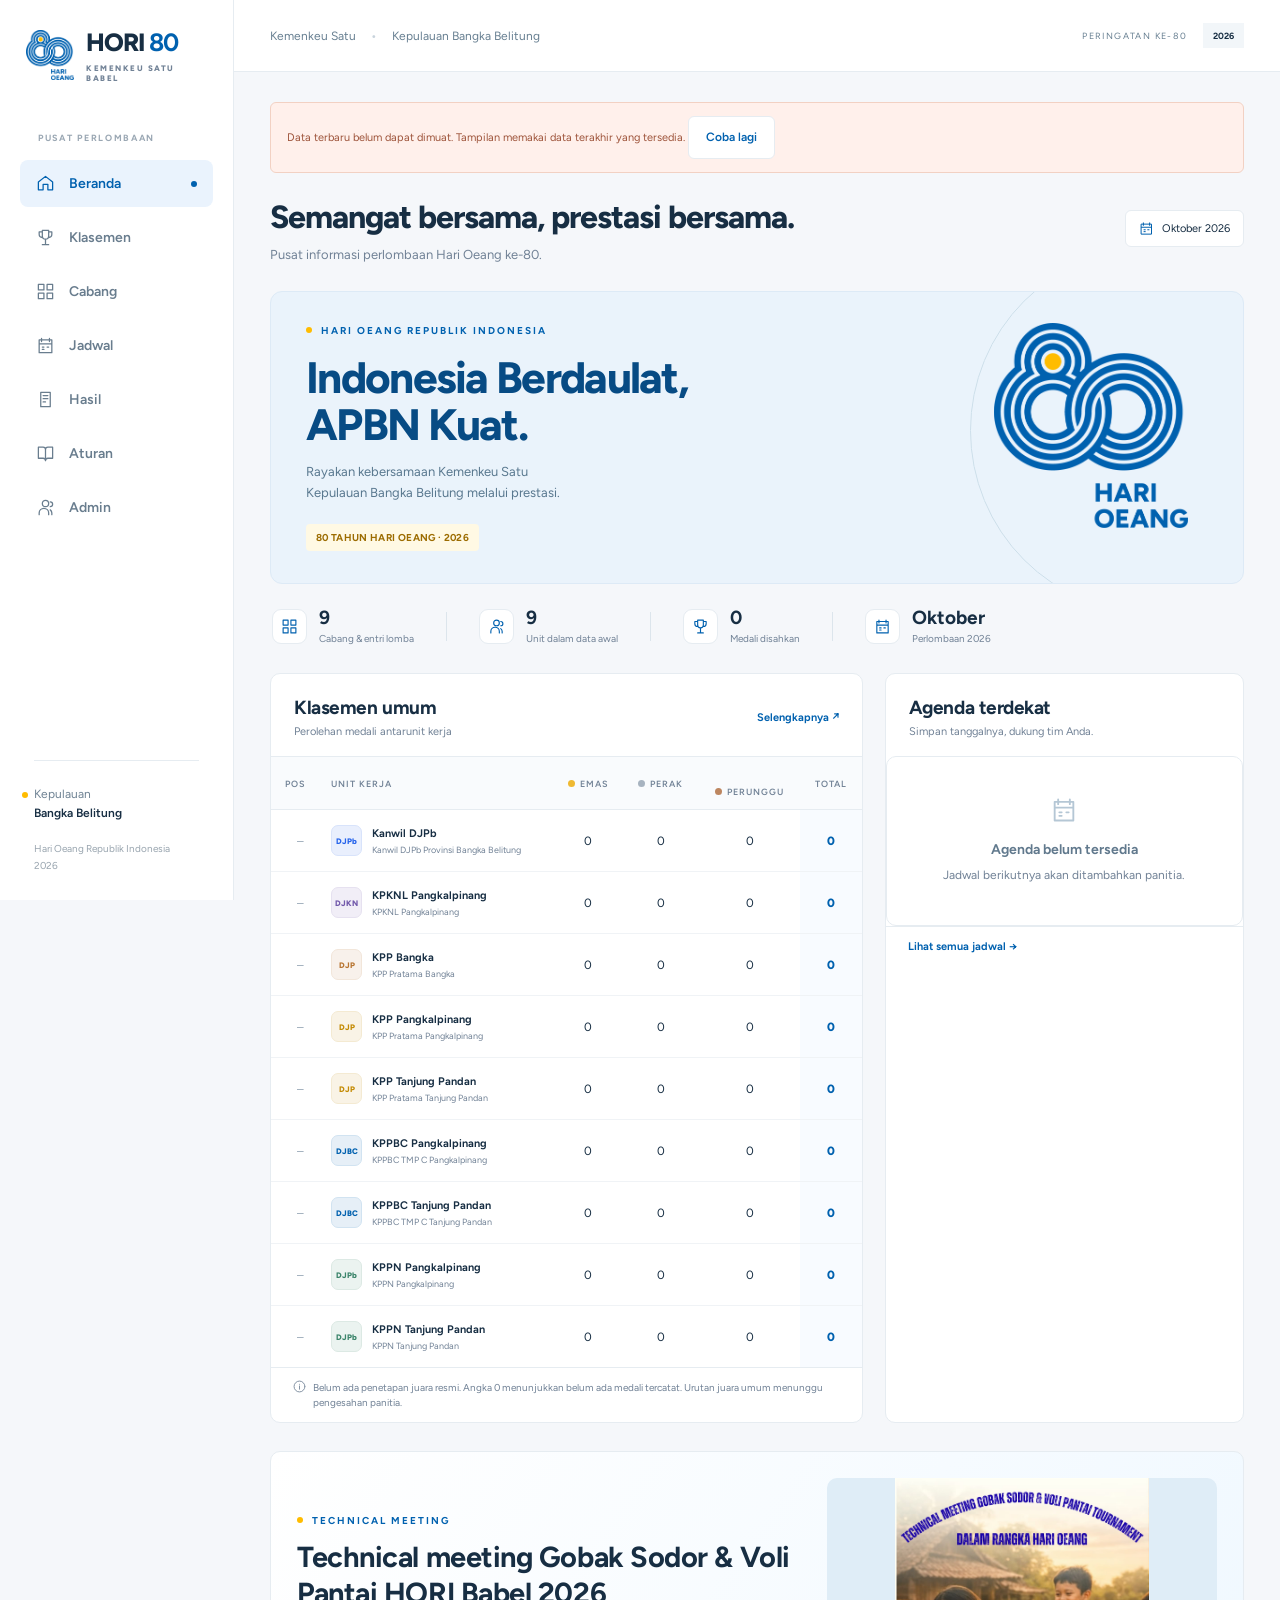
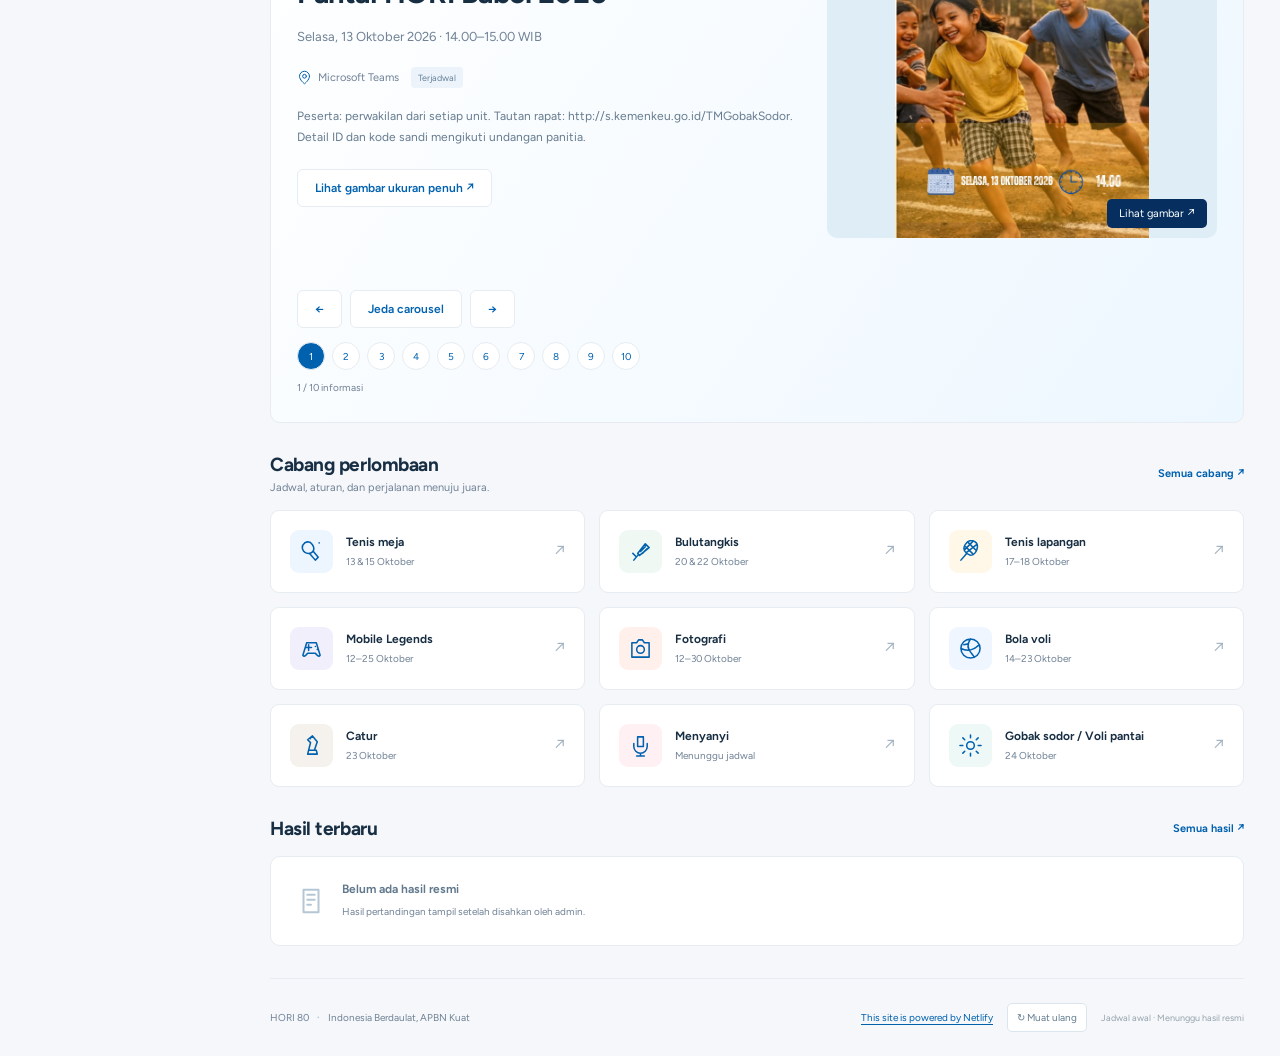
==== commit 7c7a87b3: "Add MIT license, community conduct and Netlify attribution" ====
--- a/frontend/index.html
+++ b/frontend/index.html
@@ -19,7 +19,7 @@
   <div class="shell">
     <header class="topbar"><span class="top-title">Kemenkeu Satu <b>•</b> Kepulauan Bangka Belitung</span><span class="top-year">PERINGATAN KE-80 <b>2026</b></span></header>
     <main id="main" tabindex="-1"><div id="app" aria-live="polite"></div></main>
-    <footer><span>HORI 80 <b>·</b> Indonesia Berdaulat, APBN Kuat</span><button id="refresh" class="refresh">↻ Muat ulang</button><small id="sync"></small></footer>
+    <footer><span>HORI 80 <b>·</b> Indonesia Berdaulat, APBN Kuat</span><a class="hosting-credit" href="https://www.netlify.com/">This site is powered by Netlify</a><button id="refresh" class="refresh">↻ Muat ulang</button><small id="sync"></small></footer>
   </div>
   <dialog id="match-dialog"><div id="match-content"></div><button id="close-dialog" class="button">Tutup</button></dialog>
   <dialog id="poster-dialog"><h2 id="poster-title"></h2><img id="poster-full" alt=""><form method="dialog"><button class="button">Tutup poster</button></form></dialog>
--- a/frontend/styles.css
+++ b/frontend/styles.css
@@ -13,3 +13,8 @@
 
 .poster-section{display:grid;grid-template-columns:minmax(0,1fr) minmax(230px,390px);gap:30px;margin-bottom:28px;padding:26px;align-items:center;background:linear-gradient(125deg,#fff,#edf7ff)}.poster-copy h2{font-size:32px;margin:12px 0}.poster-copy h3{font-size:19px;margin:26px 0 10px}.poster-copy .subtitle{line-height:1.8}.poster-controls{display:flex;gap:8px;flex-wrap:wrap;margin:22px 0 16px}.poster-dots{display:flex;gap:8px;margin-bottom:16px}.poster-dots button{width:30px;height:30px;border:1px solid var(--line);border-radius:50%;background:white;color:var(--blue)}.poster-dots button[aria-pressed=true]{background:var(--blue);color:white}.poster-image{padding:0;border:0;background:#dfedf7;border-radius:10px;overflow:hidden;cursor:zoom-in;position:relative;width:100%}.poster-image img{display:block;width:100%;height:510px;object-fit:contain}.poster-image span{position:absolute;bottom:10px;right:10px;background:#062f5f;color:white;padding:8px 12px;border-radius:5px;font-size:11px}#poster-dialog{max-width:950px}#poster-full{display:block;width:100%;height:auto;margin-top:16px}.admin-intro,.admin-sport{padding:24px}.admin-intro .subtitle{margin:14px 0 20px}.admin-intro>.text-link{display:inline-block;margin:12px 14px 0 0}.admin-sport h3{margin:12px 0}.admin-sport .subtitle{margin-bottom:18px}.admin-sport .button{display:inline-block}button:focus-visible,a:focus-visible{outline:3px solid #e9b915;outline-offset:3px}
 @media(max-width:760px){.poster-section{grid-template-columns:1fr;padding:18px;gap:18px}.poster-copy h2{font-size:25px}.poster-copy h3{margin-top:16px}.poster-image img{height:480px}.poster-image{max-width:390px;margin:auto}}@media(max-width:560px){.poster-image img{height:410px}.poster-controls .button{font-size:11px}.nav-link{font-size:7px;padding:10px 2px}.admin-sport{padding:16px}}
+
+.meeting-section{display:grid;grid-template-columns:minmax(0,1fr) minmax(220px,300px);align-items:center;gap:28px;padding:24px;margin-bottom:26px;background:linear-gradient(125deg,#fffdf5,#fff)}.meeting-copy h2{font-size:28px;line-height:1.25;margin:12px 0 20px}.meeting-facts{display:grid;gap:12px;margin-bottom:18px}.meeting-facts p{display:flex;align-items:center;gap:10px;font-size:13px;line-height:1.6}.meeting-facts svg{width:18px;height:18px;flex:none;color:var(--blue)}.meeting-copy>.subtitle{margin:15px 0}.meeting-poster img{height:360px}@media(max-width:760px){.meeting-section{grid-template-columns:1fr;padding:18px;gap:22px}.meeting-copy h2{font-size:23px}.meeting-poster{max-width:320px;margin:auto}.meeting-poster img{height:410px}.meeting-facts p{font-size:12px}}
+.activity-section{margin-top:28px;padding:26px;background:linear-gradient(125deg,#fff,#edf7ff)}.activity-viewport{position:relative;min-height:390px}.activity-slide{display:none;grid-template-columns:minmax(0,1fr) minmax(230px,390px);gap:30px;align-items:center}.activity-slide.active{display:grid}.activity-copy h2{font-size:29px;line-height:1.25;margin:12px 0 15px}.activity-copy .subtitle{line-height:1.75}.activity-note{font-size:12px;line-height:1.7;color:#667b8e;margin:18px 0}.activity-facts{display:flex;flex-wrap:wrap;gap:12px;margin-top:18px;font-size:11px;color:var(--muted)}.activity-facts span{display:flex;align-items:center;gap:6px}.activity-facts svg{width:15px;height:15px;color:var(--blue)}.activity-media{min-width:0}.activity-media .poster-image{max-width:390px;margin:auto}.activity-media .poster-image img{height:360px}.activity-placeholder{height:360px;border:1px dashed #b9cddd;border-radius:10px;background:#f7fbff;color:var(--blue);display:grid;place-items:center;align-content:center;gap:12px;font-size:12px;font-weight:650}.activity-placeholder svg{width:35px;height:35px}.activity-controls{display:flex;gap:8px;flex-wrap:wrap;margin:22px 0 14px}.activity-dots{display:flex;gap:7px;flex-wrap:wrap;margin-bottom:10px}.activity-dots button{width:28px;height:28px;border:1px solid var(--line);border-radius:50%;background:white;color:var(--blue);font-size:10px}.activity-dots button[aria-pressed=true]{background:var(--blue);color:white}.activity-section>#activity-count{font-size:10px}.activity-slide .button{display:inline-block;margin-top:4px}@media(max-width:760px){.activity-section{padding:18px}.activity-viewport{min-height:0}.activity-slide,.activity-slide.active{grid-template-columns:1fr;gap:18px}.activity-copy h2{font-size:24px}.activity-media{order:-1}.activity-media .poster-image,.activity-placeholder{max-width:320px;margin:auto}.activity-media .poster-image img,.activity-placeholder{height:390px}.activity-controls .button{font-size:11px}}
+
+footer .hosting-credit{color:var(--blue);text-decoration:underline;text-underline-offset:3px;line-height:1.6;overflow-wrap:anywhere}
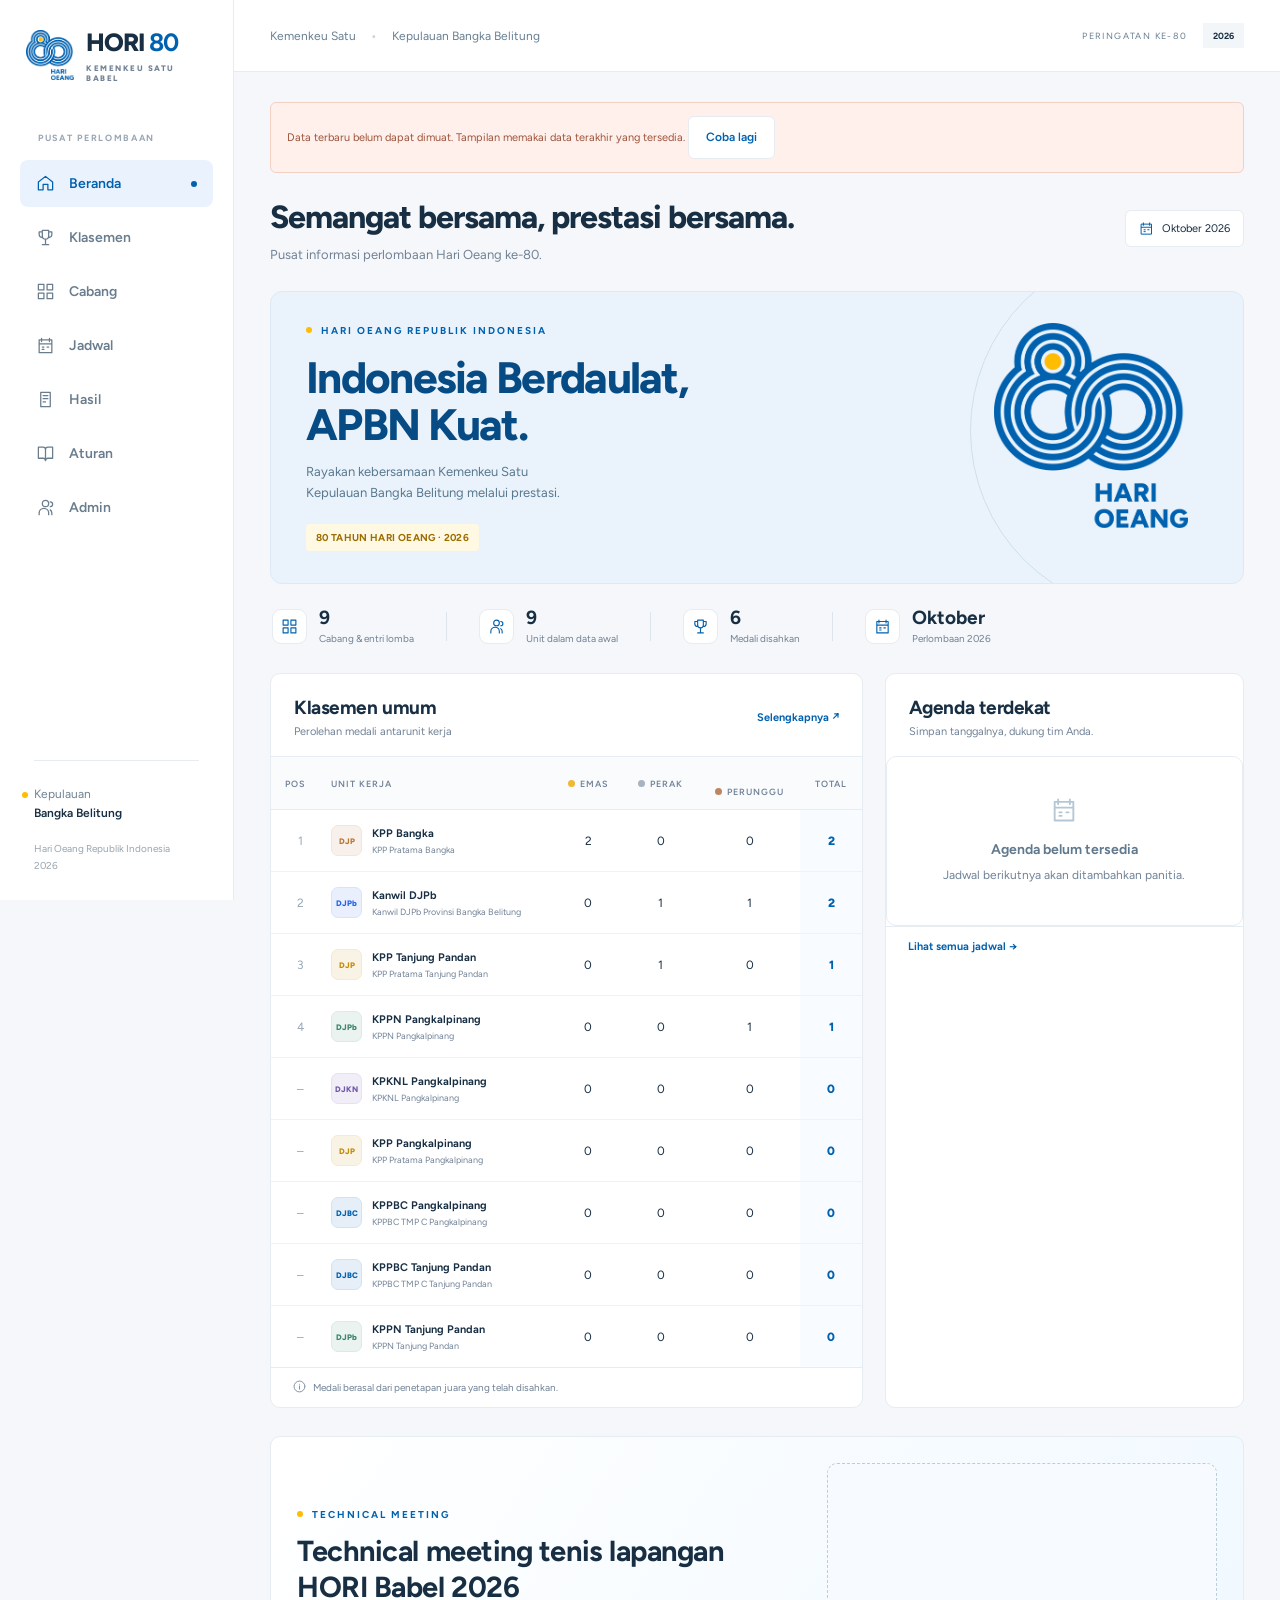
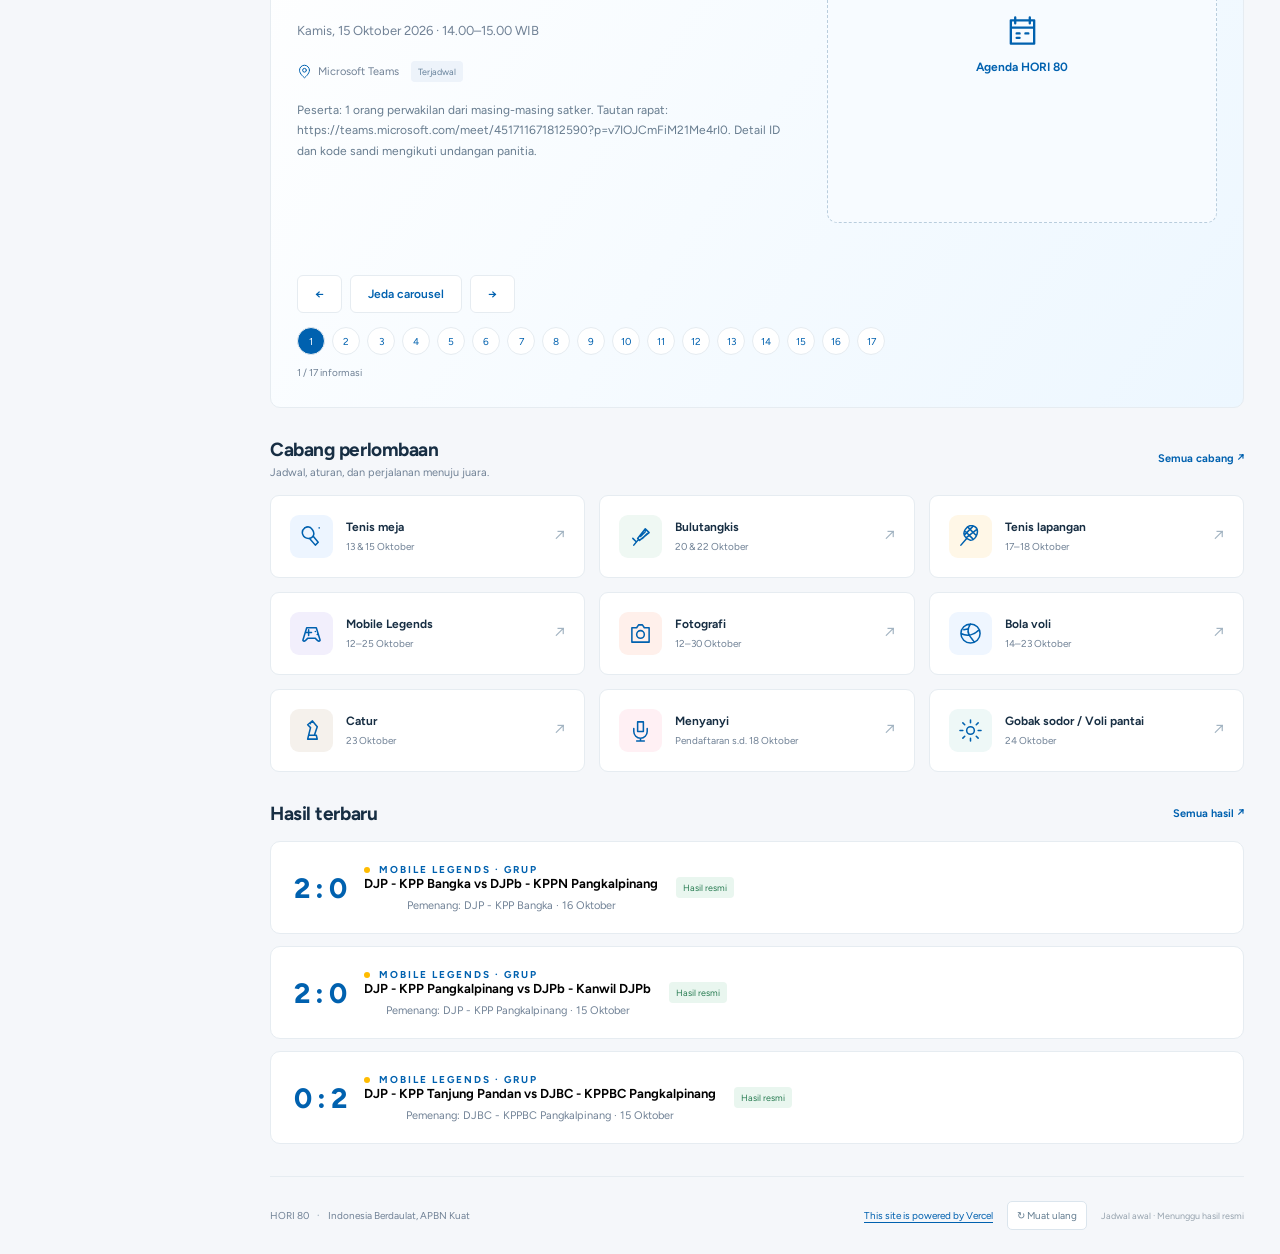
==== commit fb669efe: "Update hosting credit for Vercel" ====
--- a/frontend/index.html
+++ b/frontend/index.html
@@ -19,7 +19,7 @@
   <div class="shell">
     <header class="topbar"><span class="top-title">Kemenkeu Satu <b>•</b> Kepulauan Bangka Belitung</span><span class="top-year">PERINGATAN KE-80 <b>2026</b></span></header>
     <main id="main" tabindex="-1"><div id="app" aria-live="polite"></div></main>
-    <footer><span>HORI 80 <b>·</b> Indonesia Berdaulat, APBN Kuat</span><a class="hosting-credit" href="https://www.netlify.com/">This site is powered by Netlify</a><button id="refresh" class="refresh">↻ Muat ulang</button><small id="sync"></small></footer>
+    <footer><span>HORI 80 <b>·</b> Indonesia Berdaulat, APBN Kuat</span><a class="hosting-credit" href="https://vercel.com/">This site is powered by Vercel</a><button id="refresh" class="refresh">↻ Muat ulang</button><small id="sync"></small></footer>
   </div>
   <dialog id="match-dialog"><div id="match-content"></div><button id="close-dialog" class="button">Tutup</button></dialog>
   <dialog id="poster-dialog"><h2 id="poster-title"></h2><img id="poster-full" alt=""><form method="dialog"><button class="button">Tutup poster</button></form></dialog>
--- a/frontend/styles.css
+++ b/frontend/styles.css
@@ -18,3 +18,4 @@
 .activity-section{margin-top:28px;padding:26px;background:linear-gradient(125deg,#fff,#edf7ff)}.activity-viewport{position:relative;min-height:390px}.activity-slide{display:none;grid-template-columns:minmax(0,1fr) minmax(230px,390px);gap:30px;align-items:center}.activity-slide.active{display:grid}.activity-copy h2{font-size:29px;line-height:1.25;margin:12px 0 15px}.activity-copy .subtitle{line-height:1.75}.activity-note{font-size:12px;line-height:1.7;color:#667b8e;margin:18px 0}.activity-facts{display:flex;flex-wrap:wrap;gap:12px;margin-top:18px;font-size:11px;color:var(--muted)}.activity-facts span{display:flex;align-items:center;gap:6px}.activity-facts svg{width:15px;height:15px;color:var(--blue)}.activity-media{min-width:0}.activity-media .poster-image{max-width:390px;margin:auto}.activity-media .poster-image img{height:360px}.activity-placeholder{height:360px;border:1px dashed #b9cddd;border-radius:10px;background:#f7fbff;color:var(--blue);display:grid;place-items:center;align-content:center;gap:12px;font-size:12px;font-weight:650}.activity-placeholder svg{width:35px;height:35px}.activity-controls{display:flex;gap:8px;flex-wrap:wrap;margin:22px 0 14px}.activity-dots{display:flex;gap:7px;flex-wrap:wrap;margin-bottom:10px}.activity-dots button{width:28px;height:28px;border:1px solid var(--line);border-radius:50%;background:white;color:var(--blue);font-size:10px}.activity-dots button[aria-pressed=true]{background:var(--blue);color:white}.activity-section>#activity-count{font-size:10px}.activity-slide .button{display:inline-block;margin-top:4px}@media(max-width:760px){.activity-section{padding:18px}.activity-viewport{min-height:0}.activity-slide,.activity-slide.active{grid-template-columns:1fr;gap:18px}.activity-copy h2{font-size:24px}.activity-media{order:-1}.activity-media .poster-image,.activity-placeholder{max-width:320px;margin:auto}.activity-media .poster-image img,.activity-placeholder{height:390px}.activity-controls .button{font-size:11px}}
 
 footer .hosting-credit{color:var(--blue);text-decoration:underline;text-underline-offset:3px;line-height:1.6;overflow-wrap:anywhere}
+.bracket-source{display:block;width:100%;border:0;background:transparent;padding:16px;cursor:zoom-in}.bracket-source img{display:block;max-width:100%;height:auto;margin:0 auto}
